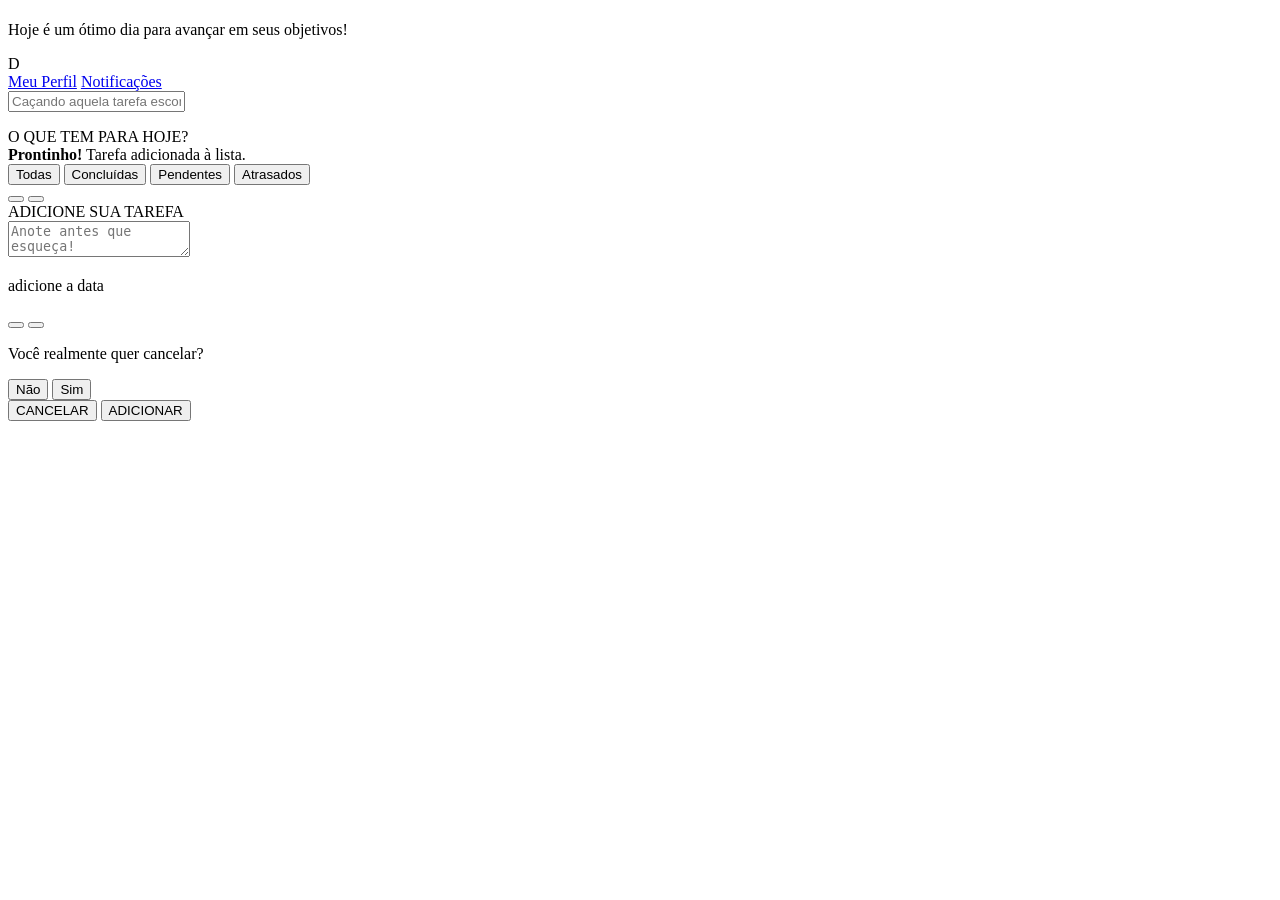
==== home.html @ edc93fa9 "Add files via upload" ====
<!DOCTYPE html>
<html lang="pt-BR">
<head>
<meta charset="UTF-8">
<meta name="viewport" content="width=device-width, initial-scale=1.0">
<title>Note &amp; Do — Início</title>
<link rel="preconnect" href="https://fonts.googleapis.com">
<link href="https://fonts.googleapis.com/css2?family=Fraunces:wght@600;700&family=Playfair+Display:ital,wght@1,700&family=Quicksand:wght@500;600;700;800&display=swap" rel="stylesheet">
<link rel="stylesheet" href="css/styles.css">
</head>
<body>
<div class="stage">
  <div class="phone">
    <div class="notch"></div>
    <div class="screen">

      <div class="app-header">
        <div class="header-top">
          <div class="header-greet">
            <h1 id="greet-title"></h1>
            <p>Hoje é um ótimo dia para avançar em seus objetivos!</p>
          </div>
          <div class="avatar-wrap">
            <div class="avatar" id="avatar-btn">D<span class="avatar-dot"></span></div>
            <div class="avatar-menu" id="avatar-menu">
              <a href="perfil.html"><span id="ic-user"></span>Meu Perfil</a>
              <a href="notificacoes.html"><span id="ic-bell"></span>Notificações</a>
            </div>
          </div>
        </div>
        <label class="search-bar">
          <span id="ic-search"></span>
          <input type="text" id="search-input" placeholder="Caçando aquela tarefa escondida...">
        </label>
      </div>

      <div class="content">
        <p class="date-banner" id="date-banner"></p>
        <div class="section-header">O QUE TEM PARA HOJE?</div>
        <div class="task-list" id="task-list"></div>
      </div>

      <div class="toast" id="toast">
        <b>Prontinho!</b>
        <span>Tarefa adicionada à lista.</span>
      </div>

      <div class="filter-menu" id="filter-menu">
        <button data-filter="todas" class="active"><span id="f-ic-list"></span>Todas</button>
        <button data-filter="concluida"><span id="f-ic-check"></span>Concluídas</button>
        <button data-filter="pendente"><span id="f-ic-clock"></span>Pendentes</button>
        <button data-filter="atrasada"><span id="f-ic-cross"></span>Atrasados</button>
      </div>

      <div class="fab-row">
        <button class="fab" id="filter-btn"><span id="ic-folder"></span></button>
        <button class="fab fab-add" id="add-btn"><span id="ic-plus"></span></button>
      </div>

      <!-- Add task modal -->
      <div class="overlay" id="modal-overlay">
        <div class="modal-sheet">
          <div class="modal-title">ADICIONE SUA TAREFA</div>
          <div class="modal-body">
            <textarea class="task-textarea" id="task-input" placeholder="Anote antes que esqueça!"></textarea>
            <p class="field-error" id="text-error"></p>

            <div class="date-row" id="date-row">
              <span id="ic-calendar"></span>
              <span id="date-label">adicione a data</span>
            </div>
            <p class="field-error" id="date-error"></p>

            <div class="mini-cal" id="mini-cal">
              <div class="mini-cal-head">
                <button id="mc-prev"><span id="ic-chevleft"></span></button>
                <span id="mc-month-label"></span>
                <button id="mc-next"><span id="ic-chevright"></span></button>
              </div>
              <div class="mini-cal-grid" id="mc-grid"></div>
            </div>

            <div class="confirm-cancel" id="confirm-cancel">
              <p>Você realmente quer cancelar?</p>
              <div class="row">
                <button id="cc-no">Não</button>
                <button class="yes" id="cc-yes">Sim</button>
              </div>
            </div>

            <div class="modal-actions" id="modal-actions">
              <button class="btn-cancel" id="cancel-btn">CANCELAR</button>
              <button class="btn-confirm" id="confirm-btn">ADICIONAR</button>
            </div>
          </div>
        </div>
      </div>

    </div>
  </div>
</div>

<script src="js/app.js"></script>
<script src="js/data.js"></script>
<script>
  const state = loadNoteState();

  // ---- icons ----
  document.getElementById("ic-user").innerHTML = NICONS.user;
  document.getElementById("ic-bell").innerHTML = NICONS.bell;
  document.getElementById("ic-search").innerHTML = NICONS.search;
  document.getElementById("ic-folder").innerHTML = NICONS.folder;
  document.getElementById("ic-plus").innerHTML = NICONS.plus;
  document.getElementById("ic-calendar").innerHTML = NICONS.calendar;
  document.getElementById("ic-chevleft").innerHTML = NICONS.chevLeft;
  document.getElementById("ic-chevright").innerHTML = NICONS.chevRight;
  document.getElementById("f-ic-list").innerHTML = NICONS.list;
  document.getElementById("f-ic-check").innerHTML = NICONS.check;
  document.getElementById("f-ic-clock").innerHTML = NICONS.clock;
  document.getElementById("f-ic-cross").innerHTML = NICONS.cross;

  // ---- header ----
  document.getElementById("greet-title").textContent = `Seja Bem-Vinda, ${greetName(state)}!`;
  document.getElementById("avatar-btn").firstChild.textContent = state.user.name[0];

  const today = new Date();
  const dateFmt = today.toLocaleDateString("pt-BR", { day:"2-digit", month:"long" });
  document.getElementById("date-banner").textContent = `${dateFmt}: dia de conquistar suas metas!`;

  // ---- avatar dropdown ----
  const avatarBtn = document.getElementById("avatar-btn");
  const avatarMenu = document.getElementById("avatar-menu");
  avatarBtn.addEventListener("click", (e) => {
    e.stopPropagation();
    avatarMenu.classList.toggle("open");
    filterMenu.classList.remove("open");
  });

  // ---- filter dropdown ----
  const filterMenu = document.getElementById("filter-menu");
  const filterBtn = document.getElementById("filter-btn");
  let activeFilter = "todas";
  filterBtn.addEventListener("click", (e) => {
    e.stopPropagation();
    filterMenu.classList.toggle("open");
    avatarMenu.classList.remove("open");
  });
  filterMenu.addEventListener("click", (e) => {
    const btn = e.target.closest("button");
    if(!btn) return;
    activeFilter = btn.dataset.filter;
    filterMenu.querySelectorAll("button").forEach(b => b.classList.toggle("active", b === btn));
    filterMenu.classList.remove("open");
    renderTasks();
  });

  document.addEventListener("click", () => {
    avatarMenu.classList.remove("open");
    filterMenu.classList.remove("open");
  });

  // ---- task rendering ----
  const taskListEl = document.getElementById("task-list");
  const searchInput = document.getElementById("search-input");

  function renderTasks(){
    const query = searchInput.value.trim().toLowerCase();
    let tasks = state.tasks.slice().sort((a,b) => a.date.localeCompare(b.date));

    if(activeFilter !== "todas"){
      tasks = tasks.filter(t => taskStatus(t) === activeFilter);
    }
    if(query){
      tasks = tasks.filter(t => t.title.toLowerCase().includes(query));
    }

    if(tasks.length === 0){
      taskListEl.innerHTML = `<div class="task-empty">Nenhuma tarefa por aqui. Que tal adicionar uma?</div>`;
      return;
    }

    taskListEl.innerHTML = tasks.map(t => {
      const status = taskStatus(t);
      const rowClass = status === "concluida" ? "done" : (status === "atrasada" ? "late" : "");
      return `
        <div class="task-row ${rowClass}" data-id="${t.id}">
          <button class="check" data-action="toggle">${NICONS.check}</button>
          <div class="task-info">
            <div class="task-title">${t.title}</div>
            <div class="task-date">${NICONS.calendar}<span>${formatDateBR(t.date)}</span></div>
          </div>
          <button class="task-del" data-action="delete">${NICONS.trash}</button>
        </div>`;
    }).join("");
  }

  taskListEl.addEventListener("click", (e) => {
    const actionBtn = e.target.closest("[data-action]");
    if(!actionBtn) return;
    const row = e.target.closest(".task-row");
    const id = row.dataset.id;
    const task = state.tasks.find(t => t.id === id);

    if(actionBtn.dataset.action === "toggle"){
      task.status = task.status === "concluida" ? "pendente" : "concluida";
      saveNoteState(state);
      renderTasks();
    } else if(actionBtn.dataset.action === "delete"){
      if(confirm(`Remover a tarefa "${task.title}"?`)){
        state.tasks = state.tasks.filter(t => t.id !== id);
        saveNoteState(state);
        renderTasks();
      }
    }
  });

  searchInput.addEventListener("input", renderTasks);
  renderTasks();

  // ---- add task modal ----
  const overlay = document.getElementById("modal-overlay");
  const addBtn = document.getElementById("add-btn");
  const taskInput = document.getElementById("task-input");
  const textError = document.getElementById("text-error");
  const dateRow = document.getElementById("date-row");
  const dateLabel = document.getElementById("date-label");
  const dateError = document.getElementById("date-error");
  const miniCal = document.getElementById("mini-cal");
  const confirmCancel = document.getElementById("confirm-cancel");
  const modalActions = document.getElementById("modal-actions");

  let selectedDate = null;
  let calYear = today.getFullYear();
  let calMonth = today.getMonth();

  function openModal(){
    overlay.classList.add("open");
    taskInput.value = "";
    selectedDate = null;
    dateLabel.textContent = "adicione a data";
    dateRow.classList.remove("has-date");
    textError.textContent = "";
    dateError.textContent = "";
    miniCal.classList.remove("open");
    confirmCancel.classList.remove("open");
    modalActions.style.display = "flex";
    calYear = today.getFullYear();
    calMonth = today.getMonth();
    renderMiniCal();
  }
  function closeModal(){
    overlay.classList.remove("open");
  }

  addBtn.addEventListener("click", openModal);
  overlay.addEventListener("click", (e) => { if(e.target === overlay) closeModal(); });

  dateRow.addEventListener("click", () => {
    miniCal.classList.toggle("open");
  });

  const monthNames = ["Janeiro","Fevereiro","Março","Abril","Maio","Junho","Julho","Agosto","Setembro","Outubro","Novembro","Dezembro"];
  const mcGrid = document.getElementById("mc-grid");
  const mcLabel = document.getElementById("mc-month-label");

  function renderMiniCal(){
    mcLabel.textContent = `${monthNames[calMonth]} ${calYear}`;
    mcGrid.innerHTML = "";
    ["D","S","T","Q","Q","S","S"].forEach(d => mcGrid.innerHTML += `<div class="mini-cal-dow">${d}</div>`);
    const firstDay = new Date(calYear, calMonth, 1).getDay();
    const daysInMonth = new Date(calYear, calMonth + 1, 0).getDate();
    const todayIso = todayISO();

    for(let i=0;i<firstDay;i++) mcGrid.innerHTML += `<button class="mini-cal-day" disabled></button>`;
    for(let d=1; d<=daysInMonth; d++){
      const iso = `${calYear}-${String(calMonth+1).padStart(2,"0")}-${String(d).padStart(2,"0")}`;
      let cls = "mini-cal-day";
      if(iso === todayIso) cls += " today";
      if(iso === selectedDate) cls += " selected";
      mcGrid.innerHTML += `<button class="${cls}" data-iso="${iso}">${d}</button>`;
    }
  }
  document.getElementById("mc-prev").addEventListener("click", () => {
    calMonth--; if(calMonth < 0){ calMonth = 11; calYear--; }
    renderMiniCal();
  });
  document.getElementById("mc-next").addEventListener("click", () => {
    calMonth++; if(calMonth > 11){ calMonth = 0; calYear++; }
    renderMiniCal();
  });
  mcGrid.addEventListener("click", (e) => {
    const btn = e.target.closest(".mini-cal-day");
    if(!btn || btn.disabled) return;
    selectedDate = btn.dataset.iso;
    dateLabel.textContent = formatDateFull(selectedDate);
    dateRow.classList.add("has-date");
    dateError.textContent = "";
    miniCal.classList.remove("open");
    renderMiniCal();
  });

  // cancel flow
  document.getElementById("cancel-btn").addEventListener("click", () => {
    if(taskInput.value.trim() || selectedDate){
      confirmCancel.classList.add("open");
      modalActions.style.display = "none";
    } else {
      closeModal();
    }
  });
  document.getElementById("cc-no").addEventListener("click", () => {
    confirmCancel.classList.remove("open");
    modalActions.style.display = "flex";
  });
  document.getElementById("cc-yes").addEventListener("click", closeModal);

  // confirm / add
  const toast = document.getElementById("toast");
  document.getElementById("confirm-btn").addEventListener("click", () => {
    const text = taskInput.value.trim();
    let valid = true;
    if(!text){
      textError.textContent = "Ops, escreva algo sobre esta tarefa";
      valid = false;
    } else {
      textError.textContent = "";
    }
    if(!selectedDate){
      dateError.textContent = "Escolha uma data de conclusão para sua tarefa!";
      valid = false;
    } else {
      dateError.textContent = "";
    }
    if(!valid) return;

    state.tasks.push({
      id: "t" + Date.now(),
      title: text,
      date: selectedDate,
      status: "pendente"
    });
    saveNoteState(state);
    renderTasks();
    closeModal();

    toast.classList.add("open");
    setTimeout(() => toast.classList.remove("open"), 2200);
  });
</script>
</body>
</html>
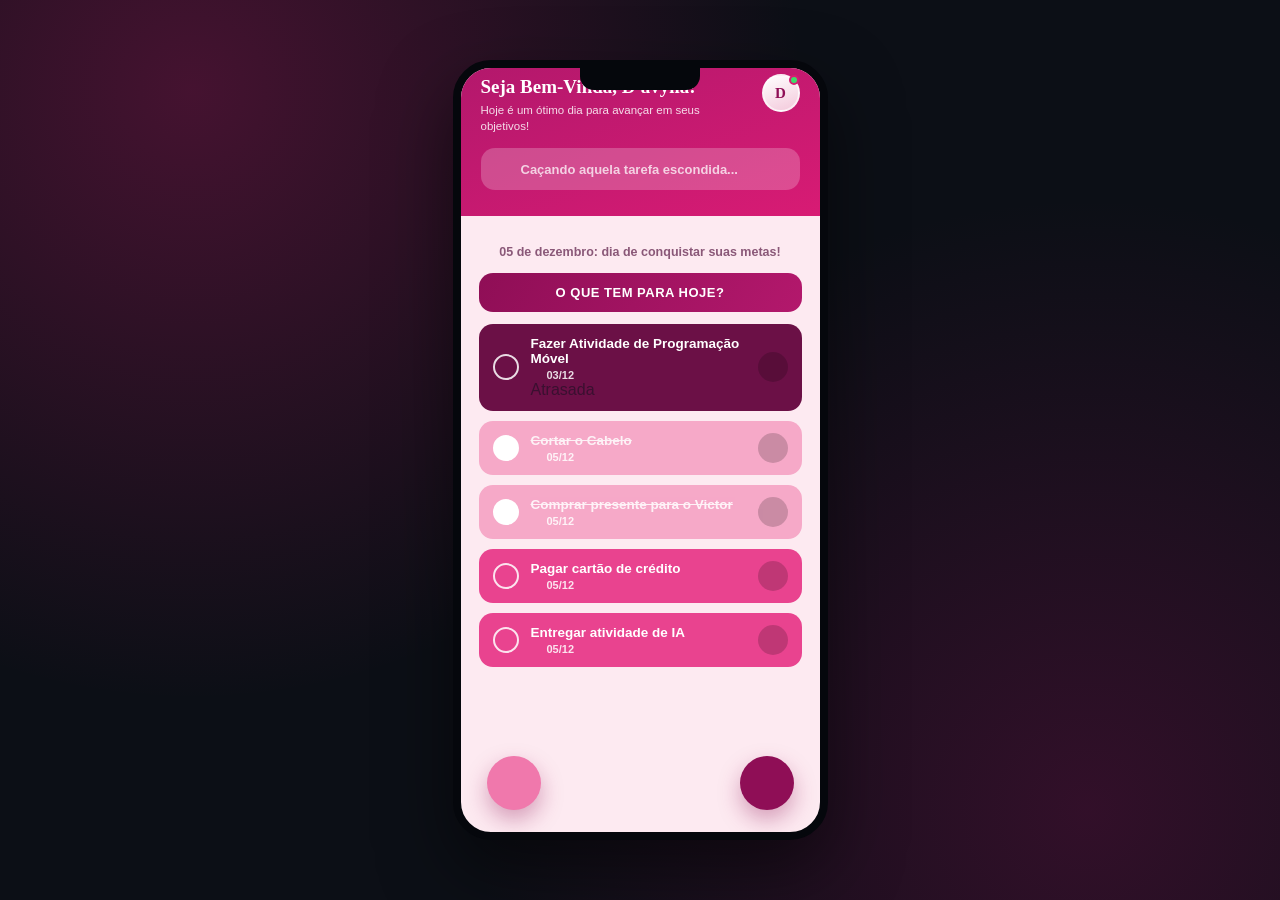
==== commit db73ecdd: "Add files via upload" ====
--- a/home.html
+++ b/home.html
@@ -182,12 +182,14 @@
     taskListEl.innerHTML = tasks.map(t => {
       const status = taskStatus(t);
       const rowClass = status === "concluida" ? "done" : (status === "atrasada" ? "late" : "");
+      const tag = status === "atrasada" ? `<span class="task-status-tag">Atrasada</span>` : "";
       return `
         <div class="task-row ${rowClass}" data-id="${t.id}">
           <button class="check" data-action="toggle">${NICONS.check}</button>
           <div class="task-info">
             <div class="task-title">${t.title}</div>
             <div class="task-date">${NICONS.calendar}<span>${formatDateBR(t.date)}</span></div>
+            ${tag}
           </div>
           <button class="task-del" data-action="delete">${NICONS.trash}</button>
         </div>`;
--- a/css/styles.css
+++ b/css/styles.css
@@ -0,0 +1,538 @@
+/* ===========================================================
+   Note & Do — Organizador de tarefas
+   Design tokens
+=========================================================== */
+:root{
+  --wine-900:#4a0d33;
+  --wine-800:#6b1046;
+  --magenta-700:#8f0e56;
+  --magenta-600:#b3186c;
+  --pink-500:#d81b74;
+  --pink-400:#e9438f;
+  --pink-300:#f078ac;
+  --pink-200:#f6a9c8;
+  --pink-100:#fbd3e3;
+  --pink-50:#fdeaf1;
+
+  --ink:#3a1030;
+  --ink-soft:#8a5878;
+  --ink-faint:#c48fad;
+
+  --paper:#fdeaf1;
+  --card:#ffffff;
+  --line:#f3d3e3;
+
+  --green:#2f9e57;
+  --amber:#e0952e;
+  --red:#e0483e;
+
+  --radius-lg:26px;
+  --radius-md:16px;
+  --radius-sm:10px;
+
+  --shadow-card:0 10px 24px rgba(139,15,80,0.14);
+  --shadow-frame:0 30px 70px rgba(0,0,0,0.5);
+
+  --font-display:'Fraunces', serif;
+  --font-body:'Quicksand', sans-serif;
+}
+
+*{box-sizing:border-box;}
+html,body{margin:0;padding:0;}
+body{
+  font-family:var(--font-body);
+  background:#0c0f16;
+  color:var(--ink);
+  min-height:100vh;
+}
+
+.stage{
+  min-height:100vh;
+  width:100%;
+  display:flex;
+  align-items:center;
+  justify-content:center;
+  padding:32px 16px;
+  background:
+    radial-gradient(circle at 15% 10%, rgba(216,27,116,0.28), transparent 45%),
+    radial-gradient(circle at 85% 90%, rgba(107,16,70,0.4), transparent 45%),
+    #0c0f16;
+}
+
+.phone{
+  position:relative;
+  width:375px;
+  max-width:100vw;
+  min-height:780px;
+  background:var(--paper);
+  border-radius:38px;
+  box-shadow:var(--shadow-frame);
+  overflow:hidden;
+  border:8px solid #05070c;
+  display:flex;
+  flex-direction:column;
+}
+.phone .notch{
+  position:absolute;
+  top:0; left:50%;
+  transform:translateX(-50%);
+  width:120px; height:22px;
+  background:#05070c;
+  border-radius:0 0 14px 14px;
+  z-index:80;
+}
+.screen{
+  flex:1;
+  display:flex;
+  flex-direction:column;
+  overflow-y:auto;
+  position:relative;
+  -ms-overflow-style:none;
+  scrollbar-width:none;
+}
+.screen::-webkit-scrollbar{display:none;}
+
+/* ---- status bar mimic ---- */
+.status-bar{
+  display:flex;justify-content:space-between;align-items:center;
+  padding:14px 20px 4px;
+  font-size:13px;font-weight:700;
+  color:#fff;
+  flex-shrink:0;
+}
+.status-bar svg{width:16px;height:16px;}
+
+/* ---- splash ---- */
+.splash-screen{
+  background:linear-gradient(165deg, var(--wine-800) 0%, var(--wine-900) 100%);
+  min-height:100%;
+  display:flex;
+  flex-direction:column;
+  align-items:center;
+  justify-content:center;
+  text-align:center;
+  padding:40px 30px;
+  position:relative;
+  overflow:hidden;
+}
+.splash-butterfly{
+  position:absolute;
+  width:140px;
+  opacity:0.95;
+}
+.splash-butterfly.top{top:18%; left:-14px; transform:rotate(-8deg);}
+.splash-butterfly.bottom{bottom:32%; right:-20px; width:110px; transform:rotate(6deg) scaleX(-1);}
+.splash-title{
+  font-family:var(--font-display);
+  color:#fff;
+  font-size:15px;
+  letter-spacing:6px;
+  font-weight:600;
+  margin-bottom:-6px;
+}
+.splash-do{
+  font-family:'Playfair Display', var(--font-display);
+  font-style:italic;
+  font-weight:700;
+  font-size:64px;
+  color:#fff;
+  line-height:1;
+}
+.splash-tagline{
+  margin-top:22px;
+  color:var(--pink-200);
+  font-size:13px;
+  letter-spacing:1px;
+  font-weight:600;
+}
+.splash-cta{
+  margin-top:46px;
+  background:#fff;
+  color:var(--magenta-700);
+  border:none;
+  padding:13px 34px;
+  border-radius:30px;
+  font-weight:700;
+  font-size:14px;
+  cursor:pointer;
+  font-family:var(--font-body);
+  box-shadow:0 10px 22px rgba(0,0,0,0.25);
+}
+
+/* ---- home header ---- */
+.app-header{
+  background:linear-gradient(160deg, var(--magenta-600) 0%, var(--pink-500) 100%);
+  padding:6px 20px 26px;
+  position:relative;
+  flex-shrink:0;
+  z-index:30;
+}
+.header-top{display:flex;align-items:flex-start;justify-content:space-between;gap:10px;}
+.header-greet h1{
+  font-family:var(--font-display);
+  color:#fff;
+  font-size:19px;
+  margin:2px 0 4px;
+}
+.header-greet p{
+  color:rgba(255,255,255,0.85);
+  font-size:11.5px;
+  margin:0;
+  max-width:220px;
+  line-height:1.4;
+}
+.avatar-wrap{position:relative;flex-shrink:0;}
+.avatar{
+  width:38px;height:38px;border-radius:50%;
+  background:linear-gradient(160deg,#fff,#f3c9db);
+  display:flex;align-items:center;justify-content:center;
+  font-weight:800;color:var(--magenta-700);
+  font-family:var(--font-display);
+  font-size:15px;
+  cursor:pointer;
+  border:2px solid rgba(255,255,255,0.6);
+  position:relative;
+}
+.avatar-dot{
+  position:absolute;top:-1px;right:-1px;
+  width:10px;height:10px;border-radius:50%;
+  background:#3ddc6a;border:2px solid var(--pink-500);
+}
+.avatar-menu{
+  position:absolute;
+  top:48px;right:0;
+  background:#fff;
+  border-radius:14px;
+  box-shadow:0 14px 30px rgba(0,0,0,0.25);
+  padding:8px;
+  width:170px;
+  display:none;
+  z-index:60;
+}
+.avatar-menu.open{display:block;}
+.avatar-menu a{
+  display:flex;align-items:center;gap:10px;
+  padding:10px 10px;
+  border-radius:10px;
+  color:var(--ink);
+  text-decoration:none;
+  font-size:13px;
+  font-weight:700;
+}
+.avatar-menu a:hover{background:var(--pink-50);}
+.avatar-menu a svg{width:16px;height:16px;color:var(--magenta-600);}
+
+.search-bar{
+  margin-top:14px;
+  background:rgba(255,255,255,0.22);
+  border-radius:14px;
+  display:flex;
+  align-items:center;
+  gap:8px;
+  padding:11px 14px;
+}
+.search-bar svg{width:16px;height:16px;color:#fff;flex-shrink:0;}
+.search-bar input{
+  border:none;outline:none;background:transparent;
+  color:#fff;font-family:var(--font-body);font-weight:600;
+  font-size:13px;flex:1;
+}
+.search-bar input::placeholder{color:rgba(255,255,255,0.75);}
+
+/* ---- content ---- */
+.content{padding:16px 18px 120px;flex:1;}
+.date-banner{
+  text-align:center;
+  font-size:12.5px;
+  color:var(--ink-soft);
+  font-weight:700;
+  margin-bottom:14px;
+}
+
+.section-header{
+  background:linear-gradient(120deg, var(--magenta-700), var(--magenta-600));
+  color:#fff;
+  text-align:center;
+  font-weight:800;
+  font-size:13px;
+  letter-spacing:0.5px;
+  padding:12px;
+  border-radius:14px;
+  margin-bottom:12px;
+}
+
+.task-list{display:flex;flex-direction:column;gap:10px;}
+.task-row{
+  display:flex;align-items:center;gap:12px;
+  background:var(--pink-400);
+  border-radius:14px;
+  padding:12px 14px;
+  position:relative;
+  overflow:hidden;
+  transition:background .15s;
+}
+.task-row.done{background:var(--pink-200);}
+.task-row.late{background:var(--wine-800);}
+.task-row .check{
+  width:26px;height:26px;border-radius:50%;
+  border:2.4px solid rgba(255,255,255,0.85);
+  flex-shrink:0;
+  display:flex;align-items:center;justify-content:center;
+  cursor:pointer;
+  background:transparent;
+}
+.task-row.done .check{background:#fff;border-color:#fff;}
+.task-row.done .check svg{width:14px;height:14px;color:var(--magenta-600);}
+.task-row .check svg{display:none;}
+.task-row.done .check svg{display:block;}
+.task-info{flex:1;min-width:0;}
+.task-title{
+  color:#fff;font-weight:700;font-size:13.5px;
+  text-decoration:none;
+}
+.task-row.done .task-title{text-decoration:line-through;opacity:0.85;}
+.task-date{
+  display:flex;align-items:center;gap:5px;
+  color:rgba(255,255,255,0.85);
+  font-size:11px;margin-top:3px;font-weight:600;
+}
+.task-date svg{width:11px;height:11px;}
+.task-del{
+  width:30px;height:30px;border-radius:50%;
+  background:rgba(0,0,0,0.18);
+  border:none;
+  display:flex;align-items:center;justify-content:center;
+  cursor:pointer;
+  flex-shrink:0;
+}
+.task-del svg{width:14px;height:14px;color:#fff;}
+.task-empty{
+  text-align:center;color:var(--ink-soft);
+  font-size:13px;padding:30px 10px;
+  background:#fff;border-radius:14px;
+}
+
+/* ---- FABs ---- */
+.fab-row{
+  position:absolute;
+  bottom:22px;left:0;right:0;
+  display:flex;justify-content:space-between;
+  padding:0 26px;
+  z-index:40;
+  pointer-events:none;
+}
+.fab{
+  width:54px;height:54px;border-radius:50%;
+  background:var(--pink-300);
+  box-shadow:0 10px 22px rgba(139,15,80,0.35);
+  display:flex;align-items:center;justify-content:center;
+  border:none;cursor:pointer;
+  pointer-events:auto;
+  position:relative;
+}
+.fab svg{width:22px;height:22px;color:#fff;}
+.fab-add{background:var(--magenta-700);}
+.fab-add svg{width:26px;height:26px;}
+
+/* ---- filter dropdown ---- */
+.filter-menu{
+  position:absolute;
+  bottom:84px;left:26px;
+  background:#fff;
+  border-radius:14px;
+  box-shadow:0 14px 30px rgba(0,0,0,0.25);
+  padding:8px;
+  width:160px;
+  display:none;
+  z-index:70;
+}
+.filter-menu.open{display:block;}
+.filter-menu button{
+  display:flex;align-items:center;gap:10px;
+  width:100%;
+  background:none;border:none;text-align:left;
+  padding:9px 10px;border-radius:10px;
+  font-family:var(--font-body);font-weight:700;font-size:12.5px;
+  color:var(--ink);cursor:pointer;
+}
+.filter-menu button:hover{background:var(--pink-50);}
+.filter-menu button svg{width:14px;height:14px;color:var(--magenta-600);}
+.filter-menu button.active{background:var(--pink-100);}
+
+/* ---- modal overlay ---- */
+.overlay{
+  position:absolute;inset:0;
+  background:rgba(74,13,51,0.55);
+  display:none;
+  align-items:flex-end;
+  justify-content:center;
+  z-index:100;
+  border-radius:0;
+}
+.overlay.open{display:flex;}
+.modal-sheet{
+  background:#fff;
+  border-radius:22px 22px 0 0;
+  width:100%;
+  max-width:375px;
+  padding-bottom:22px;
+  box-shadow:0 -14px 40px rgba(0,0,0,0.3);
+  position:relative;
+  max-height:90%;
+  overflow-y:auto;
+}
+.modal-title{
+  background:linear-gradient(120deg, var(--pink-500), var(--magenta-600));
+  color:#fff;
+  text-align:center;
+  font-weight:800;
+  font-size:14px;
+  letter-spacing:0.5px;
+  padding:16px;
+  border-radius:22px 22px 0 0;
+  margin-bottom:16px;
+}
+.modal-body{padding:0 20px;}
+.task-textarea{
+  width:100%;
+  border:2px solid var(--pink-200);
+  border-radius:12px;
+  padding:14px;
+  font-family:var(--font-body);
+  font-size:13.5px;
+  min-height:110px;
+  resize:none;
+  outline:none;
+  color:var(--ink);
+}
+.task-textarea:focus{border-color:var(--magenta-600);}
+.field-error{
+  color:var(--red);
+  font-size:11.5px;
+  font-weight:700;
+  margin-top:6px;
+  min-height:14px;
+}
+.date-row{
+  display:flex;align-items:center;gap:8px;
+  margin-top:14px;
+  padding:10px 4px;
+  color:var(--ink-soft);
+  font-size:12.5px;font-weight:700;
+  cursor:pointer;
+}
+.date-row svg{width:16px;height:16px;color:var(--magenta-600);}
+.date-row.has-date{color:var(--magenta-700);}
+.modal-actions{
+  display:flex;gap:12px;margin-top:20px;
+}
+.modal-actions button{
+  flex:1;padding:13px;border-radius:24px;
+  border:none;font-weight:800;font-size:13px;
+  font-family:var(--font-body);cursor:pointer;
+}
+.btn-cancel{background:var(--pink-200);color:var(--magenta-700);}
+.btn-confirm{background:var(--magenta-700);color:#fff;}
+
+/* confirm-cancel inline banner */
+.confirm-cancel{
+  background:var(--pink-300);
+  color:#fff;
+  border-radius:12px;
+  padding:14px;
+  margin-top:14px;
+  text-align:center;
+  display:none;
+}
+.confirm-cancel.open{display:block;}
+.confirm-cancel p{margin:0 0 10px;font-weight:700;font-size:13px;}
+.confirm-cancel .row{display:flex;gap:14px;justify-content:center;}
+.confirm-cancel button{
+  background:none;border:none;color:#fff;font-weight:800;
+  font-size:13px;cursor:pointer;padding:4px 14px;border-radius:16px;
+}
+.confirm-cancel button.yes{background:var(--wine-900);}
+
+/* mini calendar (date picker) */
+.mini-cal{
+  display:none;
+  margin-top:14px;
+  border:2px solid var(--pink-200);
+  border-radius:14px;
+  padding:12px;
+}
+.mini-cal.open{display:block;}
+.mini-cal-head{
+  display:flex;align-items:center;justify-content:space-between;
+  font-weight:800;font-size:13px;color:var(--magenta-700);
+  margin-bottom:10px;
+}
+.mini-cal-head button{background:none;border:none;color:var(--magenta-600);cursor:pointer;}
+.mini-cal-head button svg{width:16px;height:16px;}
+.mini-cal-grid{display:grid;grid-template-columns:repeat(7,1fr);gap:4px;}
+.mini-cal-dow{font-size:9.5px;text-align:center;color:var(--ink-faint);font-weight:700;}
+.mini-cal-day{
+  aspect-ratio:1;display:flex;align-items:center;justify-content:center;
+  font-size:11.5px;border-radius:50%;border:none;background:none;
+  color:var(--ink);cursor:pointer;font-family:var(--font-body);
+}
+.mini-cal-day:disabled{visibility:hidden;}
+.mini-cal-day.selected{background:var(--magenta-700);color:#fff;font-weight:700;}
+.mini-cal-day.today{outline:1.5px solid var(--magenta-600);}
+
+/* toast */
+.toast{
+  position:absolute;
+  top:70px;left:18px;right:18px;
+  background:#fff;
+  border-left:5px solid var(--green);
+  border-radius:12px;
+  padding:14px 16px;
+  box-shadow:0 14px 30px rgba(0,0,0,0.2);
+  z-index:120;
+  display:none;
+  font-size:13px;
+}
+.toast.open{display:block;animation:toast-in .25s ease;}
+.toast b{display:block;color:var(--ink);font-size:14px;}
+.toast span{color:var(--ink-soft);}
+@keyframes toast-in{from{opacity:0;transform:translateY(-10px);}to{opacity:1;transform:translateY(0);}}
+
+/* simple pages: perfil / notificacoes */
+.simple-header{
+  background:linear-gradient(160deg, var(--magenta-600), var(--wine-900));
+  color:#fff;
+  padding:20px;
+  flex-shrink:0;
+}
+.simple-header .back{
+  display:inline-flex;align-items:center;gap:8px;
+  color:#fff;text-decoration:none;font-weight:700;font-size:14px;
+  margin-bottom:10px;
+}
+.simple-header .back svg{width:16px;height:16px;}
+.simple-header h1{font-family:var(--font-display);font-size:20px;margin:0;}
+
+.profile-card{
+  background:#fff;border-radius:16px;box-shadow:var(--shadow-card);
+  padding:20px;text-align:center;margin-top:-14px;
+}
+.profile-avatar{
+  width:76px;height:76px;border-radius:50%;
+  background:linear-gradient(160deg,var(--pink-300),var(--magenta-700));
+  margin:0 auto 12px;
+  display:flex;align-items:center;justify-content:center;
+  color:#fff;font-family:var(--font-display);font-weight:700;font-size:26px;
+}
+.profile-name{font-family:var(--font-display);font-weight:700;font-size:16px;}
+.profile-meta{font-size:12px;color:var(--ink-soft);margin-top:4px;}
+.profile-stats{display:flex;justify-content:space-around;margin-top:20px;padding-top:16px;border-top:1px dashed var(--line);}
+.profile-stats .stat b{display:block;font-family:var(--font-display);font-size:20px;color:var(--magenta-700);}
+.profile-stats .stat span{font-size:10.5px;color:var(--ink-faint);}
+
+.notif-item{
+  background:#fff;border-radius:14px;box-shadow:var(--shadow-card);
+  padding:14px;margin-bottom:10px;
+}
+.notif-item time{font-size:10.5px;color:var(--ink-faint);font-weight:700;}
+.notif-item p{margin:5px 0 0;font-size:13px;color:var(--ink);}
